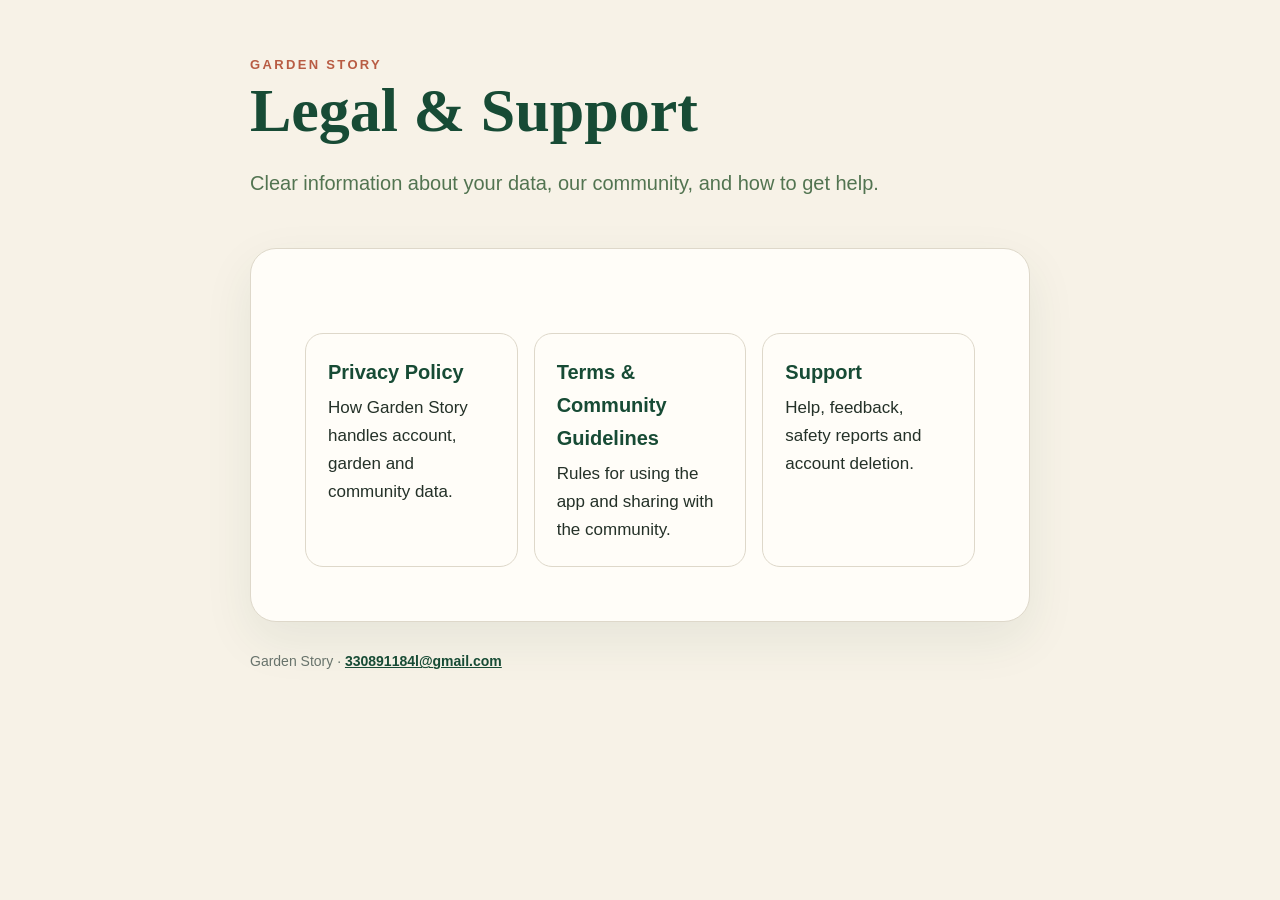
==== index.html @ 004ea1d5 "Add Garden Story legal and support pages" ====
<!doctype html>
<html lang="en"><head><meta charset="utf-8"><meta name="viewport" content="width=device-width,initial-scale=1"><title>Garden Story — Legal & Support</title><meta name="description" content="Privacy, terms and support information for Garden Story."><link rel="stylesheet" href="styles.css"></head>
<body><header><div class="eyebrow">Garden Story</div><h1>Legal &amp; Support</h1><p class="lede">Clear information about your data, our community, and how to get help.</p></header>
<main><div class="cards">
<a class="card" href="privacy/"><strong>Privacy Policy</strong>How Garden Story handles account, garden and community data.</a>
<a class="card" href="terms/"><strong>Terms &amp; Community Guidelines</strong>Rules for using the app and sharing with the community.</a>
<a class="card" href="support/"><strong>Support</strong>Help, feedback, safety reports and account deletion.</a>
</div></main>
<footer>Garden Story · <a href="mailto:330891184l@gmail.com">330891184l@gmail.com</a></footer></body></html>
---- styles.css ----
:root {
  color-scheme: light;
  --forest: #174b35;
  --leaf: #527451;
  --cream: #f7f2e7;
  --paper: #fffdf8;
  --terracotta: #b85c43;
  --muted: #68736c;
  --line: #ded8ca;
}

* { box-sizing: border-box; }
body {
  margin: 0;
  background: var(--cream);
  color: #243128;
  font: 17px/1.65 -apple-system, BlinkMacSystemFont, "Segoe UI", sans-serif;
}
header, main, footer { width: min(780px, calc(100% - 40px)); margin-inline: auto; }
header { padding: 54px 0 28px; }
nav { display: flex; flex-wrap: wrap; gap: 10px 22px; margin-top: 22px; }
nav a, footer a { color: var(--forest); font-weight: 650; }
main {
  background: var(--paper);
  border: 1px solid var(--line);
  border-radius: 26px;
  padding: clamp(24px, 5vw, 54px);
  box-shadow: 0 18px 50px rgb(23 75 53 / 8%);
}
h1, h2 { color: var(--forest); font-family: Georgia, "Times New Roman", serif; line-height: 1.16; }
h1 { margin: 0; font-size: clamp(38px, 8vw, 62px); }
h2 { margin-top: 2em; font-size: 28px; }
h3 { margin-top: 1.7em; color: var(--forest); }
p, li { max-width: 68ch; }
.eyebrow { color: var(--terracotta); font-size: 13px; font-weight: 800; letter-spacing: .18em; text-transform: uppercase; }
.lede { color: var(--leaf); font-size: 20px; }
.meta, footer { color: var(--muted); font-size: 14px; }
.cards { display: grid; grid-template-columns: repeat(auto-fit, minmax(190px, 1fr)); gap: 16px; margin-top: 30px; }
.card { display: block; border: 1px solid var(--line); border-radius: 18px; padding: 22px; color: inherit; text-decoration: none; }
.card:hover { border-color: var(--leaf); transform: translateY(-1px); }
.card strong { color: var(--forest); display: block; font-size: 20px; margin-bottom: 5px; }
.notice { border-left: 4px solid var(--terracotta); background: #fbf3ed; padding: 14px 18px; border-radius: 4px 14px 14px 4px; }
a { color: #276146; }
footer { padding: 28px 0 50px; }
@media (max-width: 520px) { header { padding-top: 34px; } main { border-radius: 20px; } }
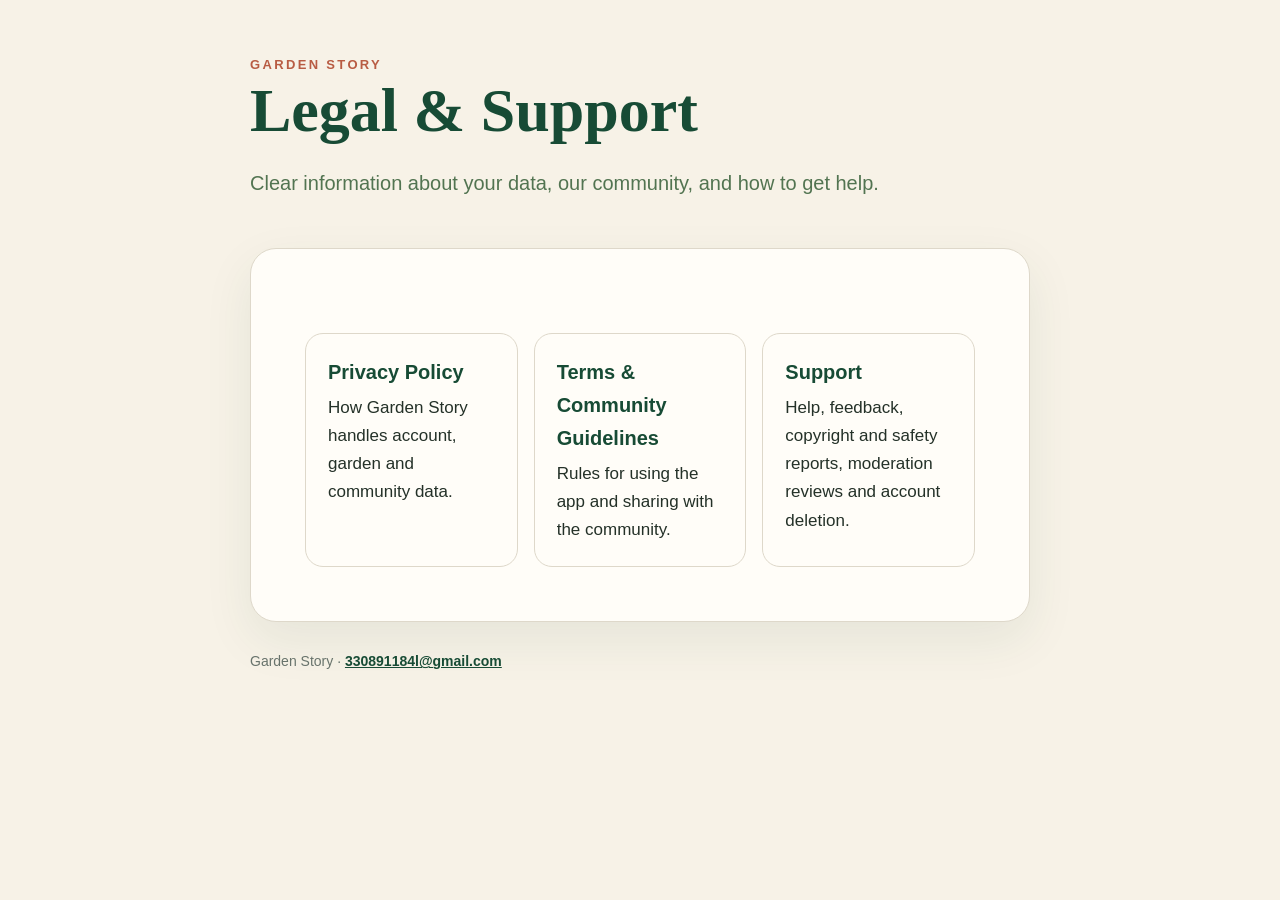
==== commit ed2953a2: "Update copyright, community safety, and profile privacy policies" ====
--- a/index.html
+++ b/index.html
@@ -4,6 +4,6 @@
 <main><div class="cards">
 <a class="card" href="privacy/"><strong>Privacy Policy</strong>How Garden Story handles account, garden and community data.</a>
 <a class="card" href="terms/"><strong>Terms &amp; Community Guidelines</strong>Rules for using the app and sharing with the community.</a>
-<a class="card" href="support/"><strong>Support</strong>Help, feedback, safety reports and account deletion.</a>
+<a class="card" href="support/"><strong>Support</strong>Help, feedback, copyright and safety reports, moderation reviews and account deletion.</a>
 </div></main>
 <footer>Garden Story · <a href="mailto:330891184l@gmail.com">330891184l@gmail.com</a></footer></body></html>
